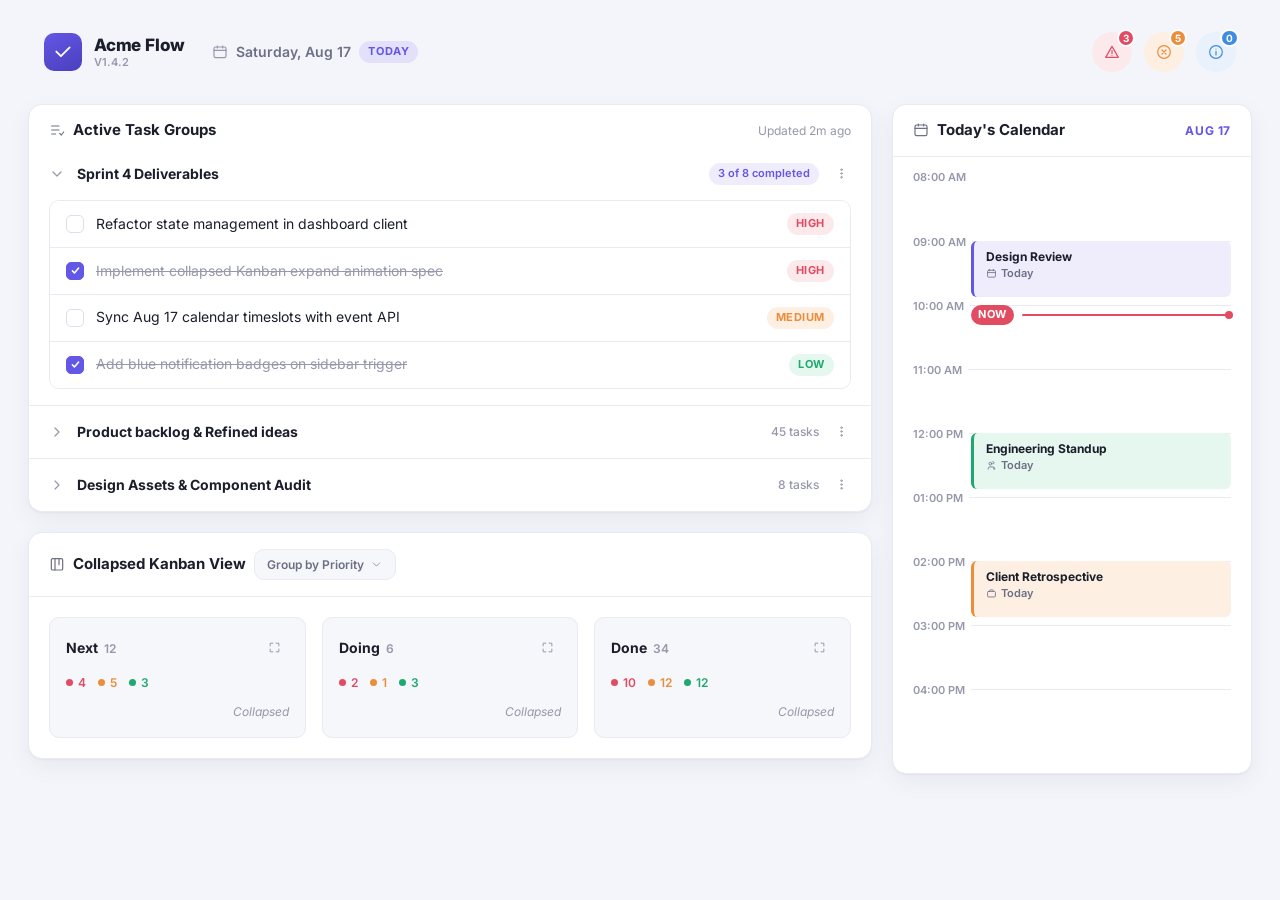
==== src/main/resources/static/index.html @ 871e31d6 "Initial commit" ====
<!DOCTYPE html>
<html lang="en">
<head>
  <meta charset="UTF-8">
  <meta name="viewport" content="width=device-width, initial-scale=1.0">
  <title>Acme Flow — Dashboard</title>
  <link rel="stylesheet" href="css/global.css">
  <link rel="stylesheet" href="css/dashboard.css">
</head>
<body>

  <header class="app-header">
    <div class="app-header__brand">
      <span class="brand-logo" aria-hidden="true">
        <svg class="icon" viewBox="0 0 24 24"><path d="M20 6.5 9.5 17 4 11.5"/></svg>
      </span>
      <div class="brand-text">
        <h1 class="brand-name">Acme Flow</h1>
        <span class="brand-version">V1.4.2</span>
      </div>
    </div>

    <div class="app-header__date">
      <svg class="icon" viewBox="0 0 24 24" aria-hidden="true">
        <rect x="3" y="4.5" width="18" height="16" rx="2.5"/>
        <path d="M3 9.5h18M8 3v3M16 3v3"/>
      </svg>
      <span>Saturday, Aug 17</span>
      <span class="badge badge--today">TODAY</span>
    </div>

    <div class="app-header__actions">
      <button class="icon-button icon-button--danger" aria-label="3 unresolved alerts">
        <svg class="icon" viewBox="0 0 24 24"><path d="M12 3.5 2.5 20h19L12 3.5Z"/><path d="M12 10v4.5M12 17.5h.01"/></svg>
        <span class="icon-button__count">3</span>
      </button>
      <button class="icon-button icon-button--warning" aria-label="5 items need attention">
        <svg class="icon" viewBox="0 0 24 24"><circle cx="12" cy="12" r="9.5"/><path d="M9 9l6 6M15 9l-6 6"/></svg>
        <span class="icon-button__count">5</span>
      </button>
      <button class="icon-button icon-button--info" aria-label="No new notifications">
        <svg class="icon" viewBox="0 0 24 24"><circle cx="12" cy="12" r="9.5"/><path d="M12 11v5.5M12 7.5h.01"/></svg>
        <span class="icon-button__count">0</span>
      </button>
    </div>
  </header>

  <main class="dashboard">

    <div class="dashboard__column dashboard__column--main">

      <!-- ================= Active Task Groups ================= -->
      <section class="card task-groups" aria-labelledby="task-groups-heading">
        <header class="card__header">
          <h2 id="task-groups-heading">
            <svg class="icon" viewBox="0 0 24 24" aria-hidden="true"><path d="M4 6h11M4 12h11M4 18h6"/><path d="m16 17 2.5 2.5L22 15"/></svg>
            Active Task Groups
          </h2>
          <span class="card__meta">Updated 2m ago</span>
        </header>

        <!-- Expanded group -->
        <article class="task-group task-group--expanded" data-group-id="sprint-4">
          <div class="task-group__header">
            <button type="button" class="task-group__toggle" aria-expanded="true" aria-controls="group-sprint-4-list">
              <svg class="icon task-group__chevron" viewBox="0 0 24 24" aria-hidden="true"><path d="m9 6 6 6-6 6"/></svg>
              <h3>Sprint 4 Deliverables</h3>
              <span class="badge badge--progress">3 of 8 completed</span>
            </button>
            <button type="button" class="icon-button-ghost" aria-label="More options for Sprint 4 Deliverables">
              <svg class="icon icon--sm" viewBox="0 0 24 24"><circle cx="12" cy="5" r="1.4"/><circle cx="12" cy="12" r="1.4"/><circle cx="12" cy="19" r="1.4"/></svg>
            </button>
          </div>

          <div class="task-list" id="group-sprint-4-list">
            <article class="task-card" data-task-id="task-101">
              <label class="task-card__checkbox checkbox-field" aria-label="Mark 'Refactor state management in dashboard client' complete">
                <input type="checkbox" name="task-101-done">
                <span class="checkbox-visual" aria-hidden="true"></span>
              </label>
              <span class="task-card__title">Refactor state management in dashboard client</span>
              <span class="badge badge--priority-high">HIGH</span>
            </article>

            <article class="task-card task-card--done" data-task-id="task-102">
              <label class="task-card__checkbox checkbox-field" aria-label="Mark 'Implement collapsed Kanban expand animation spec' complete">
                <input type="checkbox" name="task-102-done" checked>
                <span class="checkbox-visual" aria-hidden="true"></span>
              </label>
              <span class="task-card__title">Implement collapsed Kanban expand animation spec</span>
              <span class="badge badge--priority-high">HIGH</span>
            </article>

            <article class="task-card" data-task-id="task-103">
              <label class="task-card__checkbox checkbox-field" aria-label="Mark 'Sync Aug 17 calendar timeslots with event API' complete">
                <input type="checkbox" name="task-103-done">
                <span class="checkbox-visual" aria-hidden="true"></span>
              </label>
              <span class="task-card__title">Sync Aug 17 calendar timeslots with event API</span>
              <span class="badge badge--priority-medium">MEDIUM</span>
            </article>

            <article class="task-card task-card--done" data-task-id="task-104">
              <label class="task-card__checkbox checkbox-field" aria-label="Mark 'Add blue notification badges on sidebar trigger' complete">
                <input type="checkbox" name="task-104-done" checked>
                <span class="checkbox-visual" aria-hidden="true"></span>
              </label>
              <span class="task-card__title">Add blue notification badges on sidebar trigger</span>
              <span class="badge badge--priority-low">LOW</span>
            </article>
          </div>
        </article>

        <!-- Collapsed groups -->
        <article class="task-group task-group--collapsed" data-group-id="backlog">
          <div class="task-group__header">
            <button type="button" class="task-group__toggle" aria-expanded="false" aria-controls="group-backlog-list">
              <svg class="icon task-group__chevron" viewBox="0 0 24 24" aria-hidden="true"><path d="m9 6 6 6-6 6"/></svg>
              <h3>Product backlog &amp; Refined ideas</h3>
              <span class="task-group__count">45 tasks</span>
            </button>
            <button type="button" class="icon-button-ghost" aria-label="More options for Product backlog &amp; Refined ideas">
              <svg class="icon icon--sm" viewBox="0 0 24 24"><circle cx="12" cy="5" r="1.4"/><circle cx="12" cy="12" r="1.4"/><circle cx="12" cy="19" r="1.4"/></svg>
            </button>
          </div>
          <div class="task-list" id="group-backlog-list" hidden>
            <article class="task-card" data-task-id="task-201">
              <label class="task-card__checkbox checkbox-field" aria-label="Mark 'Research virtualized list rendering for 1000+ tasks' complete">
                <input type="checkbox" name="task-201-done">
                <span class="checkbox-visual" aria-hidden="true"></span>
              </label>
              <span class="task-card__title">Research virtualized list rendering for 1000+ tasks</span>
              <span class="badge badge--priority-medium">MEDIUM</span>
            </article>
            <article class="task-card" data-task-id="task-202">
              <label class="task-card__checkbox checkbox-field" aria-label="Mark 'Draft onboarding flow for new workspaces' complete">
                <input type="checkbox" name="task-202-done">
                <span class="checkbox-visual" aria-hidden="true"></span>
              </label>
              <span class="task-card__title">Draft onboarding flow for new workspaces</span>
              <span class="badge badge--priority-medium">MEDIUM</span>
            </article>
            <article class="task-card task-card--done" data-task-id="task-203">
              <label class="task-card__checkbox checkbox-field" aria-label="Mark 'Evaluate GraphQL migration for task API' complete">
                <input type="checkbox" name="task-203-done" checked>
                <span class="checkbox-visual" aria-hidden="true"></span>
              </label>
              <span class="task-card__title">Evaluate GraphQL migration for task API</span>
              <span class="badge badge--priority-low">LOW</span>
            </article>
            <article class="task-card" data-task-id="task-204">
              <label class="task-card__checkbox checkbox-field" aria-label="Mark 'Explore recurring task templates' complete">
                <input type="checkbox" name="task-204-done">
                <span class="checkbox-visual" aria-hidden="true"></span>
              </label>
              <span class="task-card__title">Explore recurring task templates</span>
              <span class="badge badge--priority-low">LOW</span>
            </article>
          </div>
        </article>

        <article class="task-group task-group--collapsed" data-group-id="design-assets">
          <div class="task-group__header">
            <button type="button" class="task-group__toggle" aria-expanded="false" aria-controls="group-design-assets-list">
              <svg class="icon task-group__chevron" viewBox="0 0 24 24" aria-hidden="true"><path d="m9 6 6 6-6 6"/></svg>
              <h3>Design Assets &amp; Component Audit</h3>
              <span class="task-group__count">8 tasks</span>
            </button>
            <button type="button" class="icon-button-ghost" aria-label="More options for Design Assets &amp; Component Audit">
              <svg class="icon icon--sm" viewBox="0 0 24 24"><circle cx="12" cy="5" r="1.4"/><circle cx="12" cy="12" r="1.4"/><circle cx="12" cy="19" r="1.4"/></svg>
            </button>
          </div>
          <div class="task-list" id="group-design-assets-list" hidden>
            <article class="task-card" data-task-id="task-301">
              <label class="task-card__checkbox checkbox-field" aria-label="Mark 'Audit badge color contrast against WCAG AA' complete">
                <input type="checkbox" name="task-301-done">
                <span class="checkbox-visual" aria-hidden="true"></span>
              </label>
              <span class="task-card__title">Audit badge color contrast against WCAG AA</span>
              <span class="badge badge--priority-high">HIGH</span>
            </article>
            <article class="task-card task-card--done" data-task-id="task-302">
              <label class="task-card__checkbox checkbox-field" aria-label="Mark 'Consolidate duplicate button variants in Figma' complete">
                <input type="checkbox" name="task-302-done" checked>
                <span class="checkbox-visual" aria-hidden="true"></span>
              </label>
              <span class="task-card__title">Consolidate duplicate button variants in Figma</span>
              <span class="badge badge--priority-medium">MEDIUM</span>
            </article>
            <article class="task-card" data-task-id="task-303">
              <label class="task-card__checkbox checkbox-field" aria-label="Mark 'Rebuild avatar component with fallback initials' complete">
                <input type="checkbox" name="task-303-done">
                <span class="checkbox-visual" aria-hidden="true"></span>
              </label>
              <span class="task-card__title">Rebuild avatar component with fallback initials</span>
              <span class="badge badge--priority-medium">MEDIUM</span>
            </article>
            <article class="task-card" data-task-id="task-304">
              <label class="task-card__checkbox checkbox-field" aria-label="Mark 'Document icon stroke-width standard' complete">
                <input type="checkbox" name="task-304-done">
                <span class="checkbox-visual" aria-hidden="true"></span>
              </label>
              <span class="task-card__title">Document icon stroke-width standard</span>
              <span class="badge badge--priority-low">LOW</span>
            </article>
          </div>
        </article>
      </section>

      <!-- ================= Collapsed Kanban View ================= -->
      <section class="card kanban" aria-labelledby="kanban-heading">
        <header class="card__header">
          <h2 id="kanban-heading">
            <svg class="icon" viewBox="0 0 24 24" aria-hidden="true"><rect x="3.5" y="4" width="17" height="17" rx="2"/><path d="M9 4v17M15 4v9"/></svg>
            Collapsed Kanban View
          </h2>
          <button type="button" class="dropdown-trigger">
            Group by Priority
            <svg class="icon icon--sm" viewBox="0 0 24 24"><path d="m6 9 6 6 6-6"/></svg>
          </button>
        </header>

        <div class="kanban__columns">
          <article class="kanban-column" data-status="next">
            <header class="kanban-column__header">
              <h3>Next <span class="kanban-column__count">12</span></h3>
              <button type="button" class="icon-button-ghost" aria-label="Expand Next column">
                <svg class="icon icon--sm" viewBox="0 0 24 24"><path d="M9 4H4v5M15 4h5v5M9 20H4v-5M15 20h5v-5"/></svg>
              </button>
            </header>
            <div class="kanban-column__stats">
              <span class="stat-dot stat-dot--high">4</span>
              <span class="stat-dot stat-dot--medium">5</span>
              <span class="stat-dot stat-dot--low">3</span>
            </div>
            <p class="kanban-column__state">Collapsed</p>
          </article>

          <article class="kanban-column" data-status="doing">
            <header class="kanban-column__header">
              <h3>Doing <span class="kanban-column__count">6</span></h3>
              <button type="button" class="icon-button-ghost" aria-label="Expand Doing column">
                <svg class="icon icon--sm" viewBox="0 0 24 24"><path d="M9 4H4v5M15 4h5v5M9 20H4v-5M15 20h5v-5"/></svg>
              </button>
            </header>
            <div class="kanban-column__stats">
              <span class="stat-dot stat-dot--high">2</span>
              <span class="stat-dot stat-dot--medium">1</span>
              <span class="stat-dot stat-dot--low">3</span>
            </div>
            <p class="kanban-column__state">Collapsed</p>
          </article>

          <article class="kanban-column" data-status="done">
            <header class="kanban-column__header">
              <h3>Done <span class="kanban-column__count">34</span></h3>
              <button type="button" class="icon-button-ghost" aria-label="Expand Done column">
                <svg class="icon icon--sm" viewBox="0 0 24 24"><path d="M9 4H4v5M15 4h5v5M9 20H4v-5M15 20h5v-5"/></svg>
              </button>
            </header>
            <div class="kanban-column__stats">
              <span class="stat-dot stat-dot--high">10</span>
              <span class="stat-dot stat-dot--medium">12</span>
              <span class="stat-dot stat-dot--low">12</span>
            </div>
            <p class="kanban-column__state">Collapsed</p>
          </article>
        </div>
      </section>

    </div>

    <!-- ================= Today's Calendar ================= -->
    <aside class="dashboard__column dashboard__column--side">
      <section class="card calendar" aria-labelledby="calendar-heading">
        <header class="card__header">
          <h2 id="calendar-heading">
            <svg class="icon" viewBox="0 0 24 24" aria-hidden="true">
              <rect x="3" y="4.5" width="18" height="16" rx="2.5"/>
              <path d="M3 9.5h18M8 3v3M16 3v3"/>
            </svg>
            Today's Calendar
          </h2>
          <span class="card__meta card__meta--accent">AUG 17</span>
        </header>

        <div class="calendar__timeline">
          <div class="calendar__hour"><span class="calendar__hour-label">08:00 AM</span></div>
          <div class="calendar__hour"><span class="calendar__hour-label">09:00 AM</span></div>
          <div class="calendar__hour"><span class="calendar__hour-label">10:00 AM</span></div>
          <div class="calendar__hour"><span class="calendar__hour-label">11:00 AM</span></div>
          <div class="calendar__hour"><span class="calendar__hour-label">12:00 PM</span></div>
          <div class="calendar__hour"><span class="calendar__hour-label">01:00 PM</span></div>
          <div class="calendar__hour"><span class="calendar__hour-label">02:00 PM</span></div>
          <div class="calendar__hour"><span class="calendar__hour-label">03:00 PM</span></div>
          <div class="calendar__hour"><span class="calendar__hour-label">04:00 PM</span></div>

          <article class="calendar-event" data-event-id="event-design-review" style="top:84px; height:56px;">
            <h3>Design Review</h3>
            <span class="calendar-event__meta">
              <svg class="icon" viewBox="0 0 24 24" aria-hidden="true"><rect x="3.5" y="5" width="17" height="15" rx="2"/><path d="M8 3v3M16 3v3M3.5 10h17"/></svg>
              Today
            </span>
          </article>

          <div class="calendar__now" style="top:148px;">
            <span class="badge badge--now">NOW</span>
          </div>

          <article class="calendar-event calendar-event--green" data-event-id="event-standup" style="top:276px; height:56px;">
            <h3>Engineering Standup</h3>
            <span class="calendar-event__meta">
              <svg class="icon" viewBox="0 0 24 24" aria-hidden="true"><path d="M17 20v-1.5a3.5 3.5 0 0 0-3.5-3.5h-5A3.5 3.5 0 0 0 5 18.5V20"/><circle cx="9.5" cy="8" r="3"/><path d="M15 8.5a2.5 2.5 0 1 0 0-5"/><path d="M19 20v-1.5a3 3 0 0 0-2-2.83"/></svg>
              Today
            </span>
          </article>

          <article class="calendar-event calendar-event--orange" data-event-id="event-retro" style="top:404px; height:56px;">
            <h3>Client Retrospective</h3>
            <span class="calendar-event__meta">
              <svg class="icon" viewBox="0 0 24 24" aria-hidden="true"><rect x="3.5" y="7.5" width="17" height="12" rx="2"/><path d="M8 7.5V6a2 2 0 0 1 2-2h4a2 2 0 0 1 2 2v1.5"/></svg>
              Today
            </span>
          </article>
        </div>
      </section>
    </aside>

  </main>

  <script src="js/dashboard.js"></script>
</body>
</html>
---- src/main/resources/static/css/global.css ----
/* ==========================================================================
   Acme Flow — Global Design System
   Design tokens, resets, base typography, and shared component styles
   used across every page of the application.
   ========================================================================== */

@import url('https://fonts.googleapis.com/css2?family=Inter:wght@400;500;600;700;800&display=swap');

:root {
  /* ----- Color: neutrals & surfaces ----- */
  --color-background: #F4F5FA;
  --color-surface: #FFFFFF;
  --color-surface-alt: #F6F7FB;
  --color-surface-sunken: #F0F1F7;
  --color-border: #E9EAF2;
  --color-border-strong: #DCDEEA;

  /* ----- Color: text ----- */
  --color-text: #1B1E2B;
  --color-text-secondary: #6C7086;
  --color-muted: #9698AB;
  --color-on-primary: #FFFFFF;

  /* ----- Color: brand / primary ----- */
  --color-primary: #6357E5;
  --color-primary-hover: #564AD1;
  --color-primary-active: #4A3FBD;
  --color-primary-tint: #EFEDFC;
  --color-primary-tint-strong: #E3E0FA;

  /* ----- Color: semantic status ----- */
  --color-danger: #E14C63;
  --color-danger-tint: #FCE9EC;
  --color-warning: #EC8D3C;
  --color-warning-tint: #FDEFE2;
  --color-info: #3F8CE0;
  --color-info-tint: #E8F1FC;
  --color-success: #1FA971;
  --color-success-tint: #E5F7EE;

  /* ----- Typography ----- */
  --font-base: 'Inter', -apple-system, BlinkMacSystemFont, 'Segoe UI', Roboto, Helvetica, Arial, sans-serif;
  --font-size-xs: 0.6875rem;   /* 11px */
  --font-size-sm: 0.75rem;     /* 12px */
  --font-size-base: 0.875rem;  /* 14px */
  --font-size-md: 0.9375rem;   /* 15px */
  --font-size-lg: 1.0625rem;   /* 17px */
  --font-size-xl: 1.25rem;     /* 20px */
  --letter-spacing-label: 0.05em;

  /* ----- Radius ----- */
  --radius-sm: 6px;
  --radius-md: 10px;
  --radius-lg: 14px;
  --radius-xl: 18px;
  --radius-full: 999px;

  /* ----- Shadow ----- */
  --shadow-sm: 0 1px 2px rgba(20, 21, 46, 0.04);
  --shadow-card: 0 1px 2px rgba(20, 21, 46, 0.04), 0 8px 24px rgba(20, 21, 46, 0.05);
  --shadow-raised: 0 4px 14px rgba(20, 21, 46, 0.09);
  --shadow-focus: 0 0 0 3px rgba(99, 87, 229, 0.28);

  /* ----- Spacing scale ----- */
  --space-2xs: 4px;
  --space-xs: 8px;
  --space-sm: 12px;
  --space-md: 16px;
  --space-lg: 20px;
  --space-xl: 28px;
  --space-2xl: 36px;

  /* ----- Motion ----- */
  --transition-fast: 120ms ease;
  --transition-base: 180ms ease;
}

/* ==========================================================================
   Reset
   ========================================================================== */

*,
*::before,
*::after {
  box-sizing: border-box;
}

html,
body {
  height: 100%;
}

body {
  margin: 0;
  background: var(--color-background);
  color: var(--color-text);
  font-family: var(--font-base);
  font-size: var(--font-size-base);
  line-height: 1.45;
  -webkit-font-smoothing: antialiased;
  text-rendering: optimizeLegibility;
}

h1, h2, h3, h4, h5, h6 {
  margin: 0;
  font-weight: 600;
  line-height: 1.25;
}

p {
  margin: 0;
}

ul, ol {
  margin: 0;
  padding: 0;
  list-style: none;
}

button {
  font-family: inherit;
  color: inherit;
  cursor: pointer;
}

input,
textarea,
select,
button {
  font: inherit;
}

a {
  color: inherit;
}

svg {
  display: block;
  flex-shrink: 0;
}

img {
  max-width: 100%;
  display: block;
}

/* Visible focus states everywhere, mouse users get a quieter ring */
:focus-visible {
  outline: 2px solid var(--color-primary);
  outline-offset: 2px;
  border-radius: var(--radius-sm);
}

.visually-hidden {
  position: absolute;
  width: 1px;
  height: 1px;
  margin: -1px;
  padding: 0;
  overflow: hidden;
  clip: rect(0, 0, 0, 0);
  white-space: nowrap;
  border: 0;
}

/* ==========================================================================
   Layout primitives
   ========================================================================== */

.icon {
  width: 16px;
  height: 16px;
  stroke: currentColor;
  fill: none;
  stroke-width: 1.8;
  stroke-linecap: round;
  stroke-linejoin: round;
}

.icon--sm { width: 13px; height: 13px; }
.icon--lg { width: 20px; height: 20px; }

/* ==========================================================================
   Card — the base surface used for every panel in the app
   ========================================================================== */

.card {
  background: var(--color-surface);
  border: 1px solid var(--color-border);
  border-radius: var(--radius-lg);
  box-shadow: var(--shadow-card);
}

.card__header {
  display: flex;
  align-items: center;
  gap: var(--space-xs);
  padding: var(--space-md) var(--space-lg);
  border-bottom: 1px solid var(--color-border);
}

.card__header h2 {
  display: flex;
  align-items: center;
  gap: var(--space-xs);
  font-size: var(--font-size-md);
  font-weight: 700;
  color: var(--color-text);
}

.card__header .icon {
  color: var(--color-text-secondary);
}

.card__meta {
  margin-left: auto;
  font-size: var(--font-size-sm);
  color: var(--color-muted);
  white-space: nowrap;
}

.card__meta--accent {
  color: var(--color-primary);
  font-weight: 700;
  letter-spacing: var(--letter-spacing-label);
}

/* ==========================================================================
   Buttons
   ========================================================================== */

.btn {
  display: inline-flex;
  align-items: center;
  justify-content: center;
  gap: var(--space-2xs);
  padding: 10px 18px;
  border: 1px solid transparent;
  border-radius: var(--radius-md);
  font-size: var(--font-size-base);
  font-weight: 600;
  white-space: nowrap;
  transition: background var(--transition-fast), border-color var(--transition-fast), color var(--transition-fast), box-shadow var(--transition-fast);
}

.btn .icon {
  width: 15px;
  height: 15px;
}

.btn--primary {
  background: var(--color-primary);
  color: var(--color-on-primary);
  box-shadow: var(--shadow-sm);
}

.btn--primary:hover {
  background: var(--color-primary-hover);
}

.btn--primary:active {
  background: var(--color-primary-active);
}

.btn--ghost {
  background: transparent;
  color: var(--color-text-secondary);
  border-color: transparent;
}

.btn--ghost:hover {
  background: var(--color-surface-sunken);
  color: var(--color-text);
}

.btn--secondary {
  background: var(--color-surface);
  color: var(--color-text);
  border-color: var(--color-border-strong);
}

.btn--secondary:hover {
  background: var(--color-surface-alt);
}

/* Small icon-only circular buttons, e.g. header notification triggers */
.icon-button {
  position: relative;
  display: inline-flex;
  align-items: center;
  justify-content: center;
  width: 40px;
  height: 40px;
  border-radius: var(--radius-full);
  border: none;
  background: var(--color-surface-sunken);
  color: var(--color-text-secondary);
  transition: transform var(--transition-fast), background var(--transition-fast);
}

.icon-button:hover {
  transform: translateY(-1px);
}

.icon-button--danger { background: var(--color-danger-tint); color: var(--color-danger); }
.icon-button--warning { background: var(--color-warning-tint); color: var(--color-warning); }
.icon-button--info { background: var(--color-info-tint); color: var(--color-info); }

.icon-button__count {
  position: absolute;
  top: -3px;
  right: -3px;
  min-width: 18px;
  height: 18px;
  padding: 0 4px;
  display: inline-flex;
  align-items: center;
  justify-content: center;
  border-radius: var(--radius-full);
  border: 2px solid var(--color-surface);
  font-size: 10px;
  font-weight: 700;
  color: var(--color-on-primary);
}

.icon-button--danger .icon-button__count { background: var(--color-danger); }
.icon-button--warning .icon-button__count { background: var(--color-warning); }
.icon-button--info .icon-button__count { background: var(--color-info); }

/* Tiny ghost icon buttons used inline, e.g. "..." menu triggers */
.icon-button-ghost {
  display: inline-flex;
  align-items: center;
  justify-content: center;
  width: 28px;
  height: 28px;
  border: none;
  background: transparent;
  border-radius: var(--radius-sm);
  color: var(--color-muted);
  transition: background var(--transition-fast), color var(--transition-fast);
}

.icon-button-ghost:hover {
  background: var(--color-surface-sunken);
  color: var(--color-text-secondary);
}

/* ==========================================================================
   Badges & status pills
   ========================================================================== */

.badge {
  display: inline-flex;
  align-items: center;
  gap: 4px;
  padding: 3px 9px;
  border-radius: var(--radius-full);
  font-size: var(--font-size-xs);
  font-weight: 700;
  letter-spacing: var(--letter-spacing-label);
  white-space: nowrap;
}

.badge--today {
  background: var(--color-primary-tint-strong);
  color: var(--color-primary);
}

.badge--progress {
  background: var(--color-primary-tint);
  color: var(--color-primary);
  letter-spacing: 0;
  text-transform: none;
  font-weight: 600;
}

.badge--now {
  background: var(--color-danger);
  color: var(--color-on-primary);
  padding: 2px 7px;
}

.badge--priority-high {
  background: var(--color-danger-tint);
  color: var(--color-danger);
}

.badge--priority-medium {
  background: var(--color-warning-tint);
  color: var(--color-warning);
}

.badge--priority-low {
  background: var(--color-success-tint);
  color: var(--color-success);
}

/* ==========================================================================
   Checkbox — custom visual, real input kept for accessibility
   ========================================================================== */

.checkbox-field {
  display: inline-flex;
  align-items: center;
  gap: var(--space-xs);
  font-size: var(--font-size-base);
  color: var(--color-text);
  cursor: pointer;
  user-select: none;
}

.checkbox-field input[type="checkbox"] {
  position: absolute;
  opacity: 0;
  width: 18px;
  height: 18px;
  margin: 0;
  cursor: pointer;
}

.checkbox-visual {
  position: relative;
  width: 18px;
  height: 18px;
  flex-shrink: 0;
  border-radius: 5px;
  border: 1.5px solid var(--color-border-strong);
  background: var(--color-surface);
  transition: background var(--transition-fast), border-color var(--transition-fast);
}

.checkbox-visual::after {
  content: "";
  position: absolute;
  inset: 0;
  background: url("data:image/svg+xml,%3Csvg xmlns='http://www.w3.org/2000/svg' viewBox='0 0 16 16' fill='none' stroke='white' stroke-width='2.2' stroke-linecap='round' stroke-linejoin='round'%3E%3Cpolyline points='3.5 8.5 6.5 11.5 12.5 4.5'/%3E%3C/svg%3E") center / 11px no-repeat;
  opacity: 0;
  transform: scale(0.6);
  transition: opacity var(--transition-fast), transform var(--transition-fast);
}

.checkbox-field input[type="checkbox"]:checked + .checkbox-visual {
  background: var(--color-primary);
  border-color: var(--color-primary);
}

.checkbox-field input[type="checkbox"]:checked + .checkbox-visual::after {
  opacity: 1;
  transform: scale(1);
}

.checkbox-field input[type="checkbox"]:focus-visible + .checkbox-visual {
  box-shadow: var(--shadow-focus);
}

/* ==========================================================================
   Avatars
   ========================================================================== */

.avatar {
  display: inline-flex;
  align-items: center;
  justify-content: center;
  width: 26px;
  height: 26px;
  border-radius: var(--radius-full);
  font-size: 10px;
  font-weight: 700;
  color: var(--color-on-primary);
  background: var(--color-primary);
  overflow: hidden;
}

.avatar--xs {
  width: 22px;
  height: 22px;
  font-size: 9px;
}

/* ==========================================================================
   Form controls — shared by any page with inputs
   ========================================================================== */

.form-group {
  display: flex;
  flex-direction: column;
  gap: var(--space-xs);
}

.form-group + .form-group {
  margin-top: var(--space-lg);
}

.form-group > label,
.form-label {
  font-size: var(--font-size-xs);
  font-weight: 700;
  letter-spacing: var(--letter-spacing-label);
  text-transform: uppercase;
  color: var(--color-text-secondary);
}

.text-input,
.textarea-input {
  width: 100%;
  padding: 11px var(--space-sm);
  background: var(--color-surface-alt);
  border: 1px solid var(--color-border);
  border-radius: var(--radius-md);
  color: var(--color-text);
  font-size: var(--font-size-base);
  transition: border-color var(--transition-fast), background var(--transition-fast), box-shadow var(--transition-fast);
}

.text-input::placeholder,
.textarea-input::placeholder {
  color: var(--color-muted);
}

.text-input:focus,
.textarea-input:focus {
  outline: none;
  background: var(--color-surface);
  border-color: var(--color-primary);
  box-shadow: var(--shadow-focus);
}

.textarea-input {
  resize: vertical;
  min-height: 72px;
  line-height: 1.55;
}

/* ==========================================================================
   Dropdown trigger — small text + chevron control (e.g. "Group by Priority")
   ========================================================================== */

.dropdown-trigger {
  display: inline-flex;
  align-items: center;
  gap: 6px;
  padding: 6px 12px;
  background: var(--color-surface-alt);
  border: 1px solid var(--color-border);
  border-radius: var(--radius-md);
  font-size: var(--font-size-sm);
  font-weight: 600;
  color: var(--color-text-secondary);
  transition: background var(--transition-fast), border-color var(--transition-fast);
}

.dropdown-trigger:hover {
  background: var(--color-surface-sunken);
  border-color: var(--color-border-strong);
}

.dropdown-trigger .icon {
  color: var(--color-muted);
}

/* ==========================================================================
   Status dots — small colored bullet + count, used in Kanban stat rows
   ========================================================================== */

.stat-dot {
  display: inline-flex;
  align-items: center;
  gap: 5px;
  font-size: var(--font-size-sm);
  font-weight: 600;
  color: var(--color-text-secondary);
}

.stat-dot::before {
  content: "";
  width: 7px;
  height: 7px;
  border-radius: var(--radius-full);
  background: currentColor;
}

.stat-dot--high { color: var(--color-danger); }
.stat-dot--medium { color: var(--color-warning); }
.stat-dot--low { color: var(--color-success); }

.stat-dot span {
  color: var(--color-text-secondary);
  font-weight: 600;
}

/* ==========================================================================
   Utility
   ========================================================================== */

.text-muted { color: var(--color-muted); }
---- src/main/resources/static/css/dashboard.css ----
/* ==========================================================================
   Acme Flow — Dashboard
   ========================================================================== */

body {
  padding: var(--space-lg) var(--space-xl) var(--space-2xl);
}

/* ----- Header ----- */

.app-header {
  display: flex;
  align-items: center;
  gap: var(--space-xl);
  padding: var(--space-sm) var(--space-md);
  margin-bottom: var(--space-lg);
}

.app-header__brand {
  display: flex;
  align-items: center;
  gap: var(--space-sm);
}

.brand-logo {
  display: inline-flex;
  align-items: center;
  justify-content: center;
  width: 38px;
  height: 38px;
  border-radius: var(--radius-md);
  background: linear-gradient(155deg, var(--color-primary), var(--color-primary-active));
  color: var(--color-on-primary);
  flex-shrink: 0;
}

.brand-logo .icon {
  width: 20px;
  height: 20px;
  stroke-width: 2.2;
}

.brand-text {
  display: flex;
  flex-direction: column;
  line-height: 1.2;
}

.brand-name {
  font-size: var(--font-size-lg);
  font-weight: 800;
  letter-spacing: -0.01em;
}

.brand-version {
  font-size: var(--font-size-xs);
  color: var(--color-muted);
  font-weight: 600;
}

.app-header__date {
  display: flex;
  align-items: center;
  gap: 8px;
  color: var(--color-text-secondary);
  font-weight: 600;
  font-size: var(--font-size-base);
}

.app-header__date .icon {
  color: var(--color-muted);
}

.app-header__actions {
  display: flex;
  align-items: center;
  gap: var(--space-sm);
  margin-left: auto;
}

/* ----- Dashboard grid ----- */

.dashboard {
  display: grid;
  grid-template-columns: minmax(0, 1fr) 360px;
  gap: var(--space-lg);
  align-items: start;
}

.dashboard__column {
  display: flex;
  flex-direction: column;
  gap: var(--space-lg);
  min-width: 0;
}

/* ==========================================================================
   Active Task Groups
   ========================================================================== */

.task-groups .card__header {
  border-bottom: none;
  padding-bottom: var(--space-xs);
}

.task-group {
  border-top: 1px solid var(--color-border);
}

.task-group:first-of-type {
  border-top: none;
}

.task-group__header {
  display: flex;
  align-items: center;
  gap: var(--space-xs);
  padding: var(--space-sm) var(--space-md) var(--space-sm) var(--space-lg);
}

.task-group__header:hover {
  background: var(--color-surface-alt);
}

.task-group__toggle {
  display: flex;
  align-items: center;
  flex: 1;
  min-width: 0;
  gap: var(--space-sm);
  background: transparent;
  border: none;
  text-align: left;
  padding: 0;
}

.task-group__chevron {
  color: var(--color-muted);
  transition: transform var(--transition-base);
  flex-shrink: 0;
}

.task-group--expanded .task-group__chevron {
  transform: rotate(90deg);
}

.task-group__toggle h3 {
  font-size: var(--font-size-base);
  font-weight: 700;
  color: var(--color-text);
  overflow: hidden;
  text-overflow: ellipsis;
  white-space: nowrap;
}

.task-group__count {
  font-size: var(--font-size-sm);
  color: var(--color-muted);
  font-weight: 500;
}

.task-group__toggle .badge,
.task-group__toggle .task-group__count {
  margin-left: auto;
}

/* Sub-container that groups a task group's individual task rows */
.task-list {
  margin: 0 var(--space-lg) var(--space-md);
  border: 1px solid var(--color-border);
  border-radius: var(--radius-md);
  overflow: hidden;
  background: var(--color-surface);
}

.task-card {
  display: flex;
  align-items: center;
  gap: var(--space-sm);
  padding: var(--space-sm) var(--space-md);
  background: var(--color-surface);
  transition: background var(--transition-fast);
}

.task-card + .task-card {
  border-top: 1px solid var(--color-border);
}

.task-card:hover {
  background: var(--color-surface-alt);
}

.task-card__title {
  flex: 1;
  min-width: 0;
  font-size: var(--font-size-base);
  color: var(--color-text);
  overflow: hidden;
  text-overflow: ellipsis;
  white-space: nowrap;
}

.task-card--done .task-card__title {
  color: var(--color-muted);
  text-decoration: line-through;
}

/* ==========================================================================
   Kanban
   ========================================================================== */

.kanban__columns {
  display: grid;
  grid-template-columns: repeat(3, 1fr);
  gap: var(--space-md);
  padding: var(--space-lg);
}

.kanban-column {
  padding: var(--space-md);
  background: var(--color-surface-alt);
  border: 1px solid var(--color-border);
  border-radius: var(--radius-md);
}

.kanban-column__header {
  display: flex;
  align-items: center;
  gap: var(--space-xs);
  margin-bottom: var(--space-sm);
}

.kanban-column__header h3 {
  display: flex;
  align-items: baseline;
  gap: 6px;
  font-size: var(--font-size-base);
  font-weight: 700;
}

.kanban-column__count {
  font-size: var(--font-size-sm);
  color: var(--color-muted);
  font-weight: 600;
}

.kanban-column__header .icon-button-ghost {
  margin-left: auto;
}

.kanban-column__stats {
  display: flex;
  align-items: center;
  gap: var(--space-sm);
  flex-wrap: wrap;
}

.kanban-column__state {
  margin-top: var(--space-sm);
  font-size: var(--font-size-sm);
  color: var(--color-muted);
  font-style: italic;
  text-align: right;
}

/* ==========================================================================
   Calendar
   ========================================================================== */

.calendar__timeline {
  position: relative;
  padding: var(--space-lg);
}

.calendar__hour {
  position: relative;
  height: 64px;
  border-top: 1px solid var(--color-border);
}

.calendar__hour:first-child {
  border-top: none;
}

.calendar__hour-label {
  position: absolute;
  top: -7px;
  left: 0;
  font-size: var(--font-size-xs);
  font-weight: 600;
  color: var(--color-muted);
  background: var(--color-surface);
  padding-right: 6px;
}

.calendar-event {
  position: absolute;
  left: 78px;
  right: var(--space-lg);
  padding: 8px 12px;
  border-left: 3px solid var(--color-primary);
  border-radius: var(--radius-sm);
  background: var(--color-primary-tint);
  overflow: hidden;
}

.calendar-event h3 {
  font-size: var(--font-size-sm);
  font-weight: 700;
  color: var(--color-text);
  margin-bottom: 2px;
}

.calendar-event__meta {
  display: flex;
  align-items: center;
  gap: 4px;
  font-size: var(--font-size-xs);
  font-weight: 600;
  color: var(--color-text-secondary);
}

.calendar-event__meta .icon {
  width: 11px;
  height: 11px;
  color: currentColor;
}

.calendar-event--green {
  background: var(--color-success-tint);
  border-left-color: var(--color-success);
}

.calendar-event--orange {
  background: var(--color-warning-tint);
  border-left-color: var(--color-warning);
}

.calendar__now {
  position: absolute;
  left: 78px;
  right: var(--space-lg);
  display: flex;
  align-items: center;
  gap: 8px;
  z-index: 2;
}

.calendar__now::after {
  content: "";
  flex: 1;
  height: 2px;
  background: var(--color-danger);
  border-radius: var(--radius-full);
}

.calendar__now::before {
  content: "";
  position: absolute;
  right: -2px;
  width: 8px;
  height: 8px;
  border-radius: var(--radius-full);
  background: var(--color-danger);
}

/* ==========================================================================
   Responsive
   ========================================================================== */

@media (max-width: 1080px) {
  .dashboard {
    grid-template-columns: 1fr;
  }
}

@media (max-width: 720px) {
  body {
    padding: var(--space-md);
  }

  .app-header {
    flex-wrap: wrap;
    row-gap: var(--space-sm);
  }

  .app-header__date {
    order: 3;
  }

  .kanban__columns {
    grid-template-columns: 1fr;
  }

  .task-card {
    flex-wrap: wrap;
  }
}
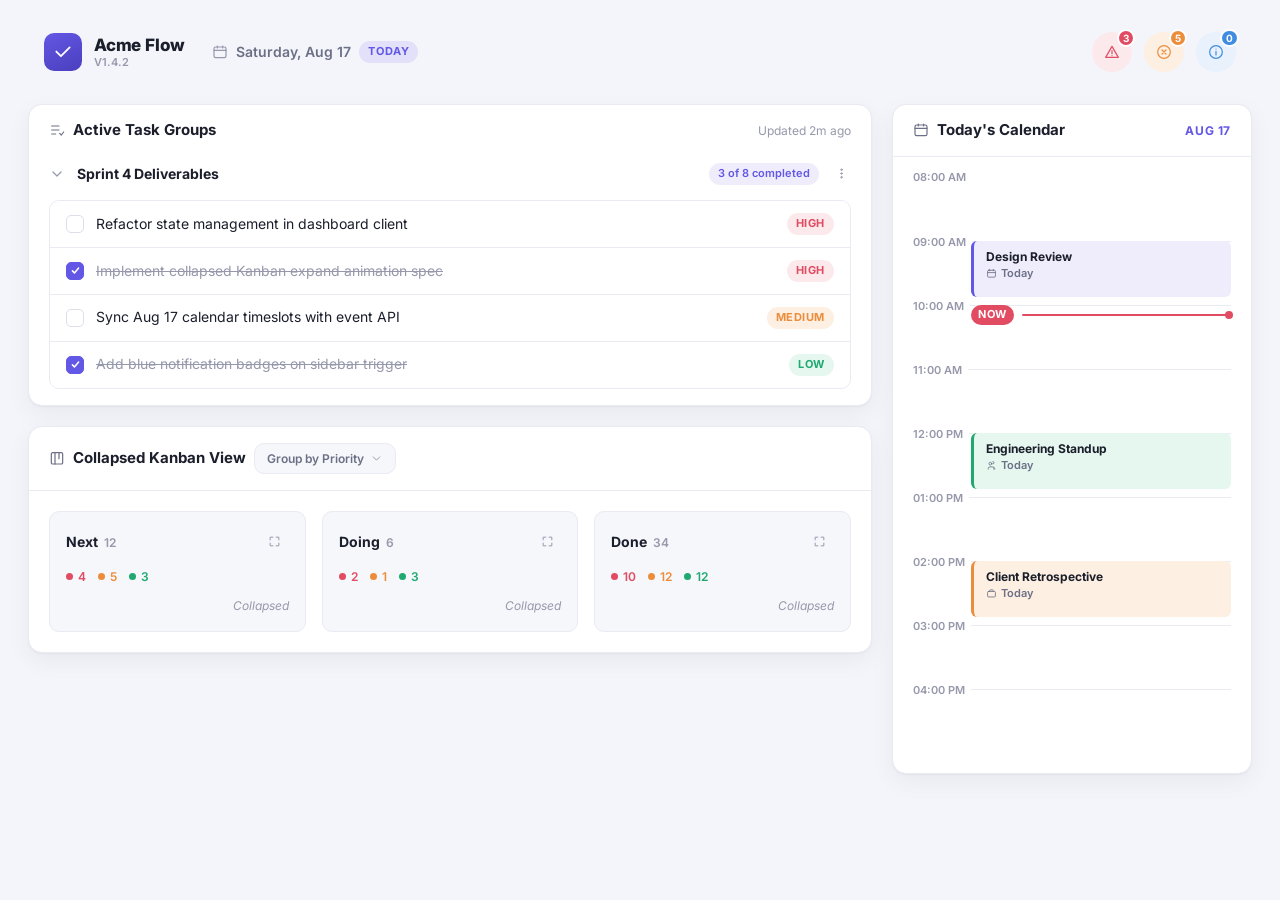
==== commit 785c2216: "active tasks show tasks from database, plus the status is patched on input" ====
--- a/src/main/resources/static/index.html
+++ b/src/main/resources/static/index.html
@@ -7,7 +7,7 @@
   <link rel="stylesheet" href="css/global.css">
   <link rel="stylesheet" href="css/dashboard.css">
 </head>
-<body>
+<body >
 
   <header class="app-header">
     <div class="app-header__brand">
@@ -111,100 +111,6 @@
           </div>
         </article>
 
-        <!-- Collapsed groups -->
-        <article class="task-group task-group--collapsed" data-group-id="backlog">
-          <div class="task-group__header">
-            <button type="button" class="task-group__toggle" aria-expanded="false" aria-controls="group-backlog-list">
-              <svg class="icon task-group__chevron" viewBox="0 0 24 24" aria-hidden="true"><path d="m9 6 6 6-6 6"/></svg>
-              <h3>Product backlog &amp; Refined ideas</h3>
-              <span class="task-group__count">45 tasks</span>
-            </button>
-            <button type="button" class="icon-button-ghost" aria-label="More options for Product backlog &amp; Refined ideas">
-              <svg class="icon icon--sm" viewBox="0 0 24 24"><circle cx="12" cy="5" r="1.4"/><circle cx="12" cy="12" r="1.4"/><circle cx="12" cy="19" r="1.4"/></svg>
-            </button>
-          </div>
-          <div class="task-list" id="group-backlog-list" hidden>
-            <article class="task-card" data-task-id="task-201">
-              <label class="task-card__checkbox checkbox-field" aria-label="Mark 'Research virtualized list rendering for 1000+ tasks' complete">
-                <input type="checkbox" name="task-201-done">
-                <span class="checkbox-visual" aria-hidden="true"></span>
-              </label>
-              <span class="task-card__title">Research virtualized list rendering for 1000+ tasks</span>
-              <span class="badge badge--priority-medium">MEDIUM</span>
-            </article>
-            <article class="task-card" data-task-id="task-202">
-              <label class="task-card__checkbox checkbox-field" aria-label="Mark 'Draft onboarding flow for new workspaces' complete">
-                <input type="checkbox" name="task-202-done">
-                <span class="checkbox-visual" aria-hidden="true"></span>
-              </label>
-              <span class="task-card__title">Draft onboarding flow for new workspaces</span>
-              <span class="badge badge--priority-medium">MEDIUM</span>
-            </article>
-            <article class="task-card task-card--done" data-task-id="task-203">
-              <label class="task-card__checkbox checkbox-field" aria-label="Mark 'Evaluate GraphQL migration for task API' complete">
-                <input type="checkbox" name="task-203-done" checked>
-                <span class="checkbox-visual" aria-hidden="true"></span>
-              </label>
-              <span class="task-card__title">Evaluate GraphQL migration for task API</span>
-              <span class="badge badge--priority-low">LOW</span>
-            </article>
-            <article class="task-card" data-task-id="task-204">
-              <label class="task-card__checkbox checkbox-field" aria-label="Mark 'Explore recurring task templates' complete">
-                <input type="checkbox" name="task-204-done">
-                <span class="checkbox-visual" aria-hidden="true"></span>
-              </label>
-              <span class="task-card__title">Explore recurring task templates</span>
-              <span class="badge badge--priority-low">LOW</span>
-            </article>
-          </div>
-        </article>
-
-        <article class="task-group task-group--collapsed" data-group-id="design-assets">
-          <div class="task-group__header">
-            <button type="button" class="task-group__toggle" aria-expanded="false" aria-controls="group-design-assets-list">
-              <svg class="icon task-group__chevron" viewBox="0 0 24 24" aria-hidden="true"><path d="m9 6 6 6-6 6"/></svg>
-              <h3>Design Assets &amp; Component Audit</h3>
-              <span class="task-group__count">8 tasks</span>
-            </button>
-            <button type="button" class="icon-button-ghost" aria-label="More options for Design Assets &amp; Component Audit">
-              <svg class="icon icon--sm" viewBox="0 0 24 24"><circle cx="12" cy="5" r="1.4"/><circle cx="12" cy="12" r="1.4"/><circle cx="12" cy="19" r="1.4"/></svg>
-            </button>
-          </div>
-          <div class="task-list" id="group-design-assets-list" hidden>
-            <article class="task-card" data-task-id="task-301">
-              <label class="task-card__checkbox checkbox-field" aria-label="Mark 'Audit badge color contrast against WCAG AA' complete">
-                <input type="checkbox" name="task-301-done">
-                <span class="checkbox-visual" aria-hidden="true"></span>
-              </label>
-              <span class="task-card__title">Audit badge color contrast against WCAG AA</span>
-              <span class="badge badge--priority-high">HIGH</span>
-            </article>
-            <article class="task-card task-card--done" data-task-id="task-302">
-              <label class="task-card__checkbox checkbox-field" aria-label="Mark 'Consolidate duplicate button variants in Figma' complete">
-                <input type="checkbox" name="task-302-done" checked>
-                <span class="checkbox-visual" aria-hidden="true"></span>
-              </label>
-              <span class="task-card__title">Consolidate duplicate button variants in Figma</span>
-              <span class="badge badge--priority-medium">MEDIUM</span>
-            </article>
-            <article class="task-card" data-task-id="task-303">
-              <label class="task-card__checkbox checkbox-field" aria-label="Mark 'Rebuild avatar component with fallback initials' complete">
-                <input type="checkbox" name="task-303-done">
-                <span class="checkbox-visual" aria-hidden="true"></span>
-              </label>
-              <span class="task-card__title">Rebuild avatar component with fallback initials</span>
-              <span class="badge badge--priority-medium">MEDIUM</span>
-            </article>
-            <article class="task-card" data-task-id="task-304">
-              <label class="task-card__checkbox checkbox-field" aria-label="Mark 'Document icon stroke-width standard' complete">
-                <input type="checkbox" name="task-304-done">
-                <span class="checkbox-visual" aria-hidden="true"></span>
-              </label>
-              <span class="task-card__title">Document icon stroke-width standard</span>
-              <span class="badge badge--priority-low">LOW</span>
-            </article>
-          </div>
-        </article>
       </section>
 
       <!-- ================= Collapsed Kanban View ================= -->
@@ -327,6 +233,7 @@
     </aside>
 
   </main>
+  
 
   <script src="js/dashboard.js"></script>
 </body>
--- a/src/main/resources/static/css/global.css
+++ b/src/main/resources/static/css/global.css
@@ -373,6 +373,12 @@
   letter-spacing: 0;
   text-transform: none;
   font-weight: 600;
+  
+}
+
+.badge--complete {
+  background-color: hsl(245, 61%, 62%);
+  color: #efedfc;
 }
 
 .badge--now {
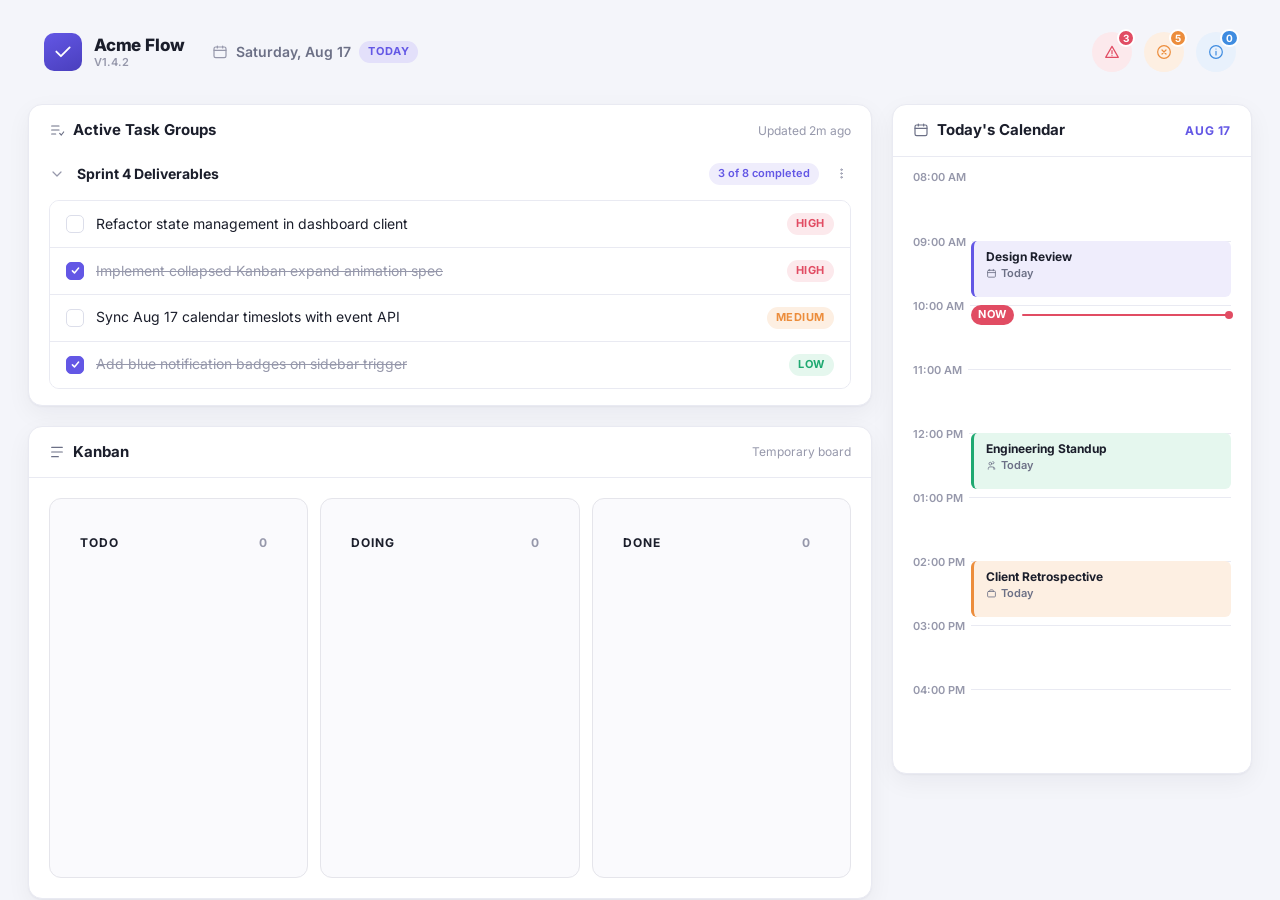
==== commit aeb5dafb: "front end update, the kanban now is redesigned and can drig and drop" ====
--- a/src/main/resources/static/index.html
+++ b/src/main/resources/static/index.html
@@ -1,18 +1,23 @@
 <!DOCTYPE html>
 <html lang="en">
+
 <head>
   <meta charset="UTF-8">
   <meta name="viewport" content="width=device-width, initial-scale=1.0">
   <title>Acme Flow — Dashboard</title>
   <link rel="stylesheet" href="css/global.css">
+  <link rel="stylesheet" href="css/task-creation.css">
   <link rel="stylesheet" href="css/dashboard.css">
 </head>
-<body >
+
+<body>
 
   <header class="app-header">
     <div class="app-header__brand">
       <span class="brand-logo" aria-hidden="true">
-        <svg class="icon" viewBox="0 0 24 24"><path d="M20 6.5 9.5 17 4 11.5"/></svg>
+        <svg class="icon" viewBox="0 0 24 24">
+          <path d="M20 6.5 9.5 17 4 11.5" />
+        </svg>
       </span>
       <div class="brand-text">
         <h1 class="brand-name">Acme Flow</h1>
@@ -22,8 +27,8 @@
 
     <div class="app-header__date">
       <svg class="icon" viewBox="0 0 24 24" aria-hidden="true">
-        <rect x="3" y="4.5" width="18" height="16" rx="2.5"/>
-        <path d="M3 9.5h18M8 3v3M16 3v3"/>
+        <rect x="3" y="4.5" width="18" height="16" rx="2.5" />
+        <path d="M3 9.5h18M8 3v3M16 3v3" />
       </svg>
       <span>Saturday, Aug 17</span>
       <span class="badge badge--today">TODAY</span>
@@ -31,15 +36,24 @@
 
     <div class="app-header__actions">
       <button class="icon-button icon-button--danger" aria-label="3 unresolved alerts">
-        <svg class="icon" viewBox="0 0 24 24"><path d="M12 3.5 2.5 20h19L12 3.5Z"/><path d="M12 10v4.5M12 17.5h.01"/></svg>
+        <svg class="icon" viewBox="0 0 24 24">
+          <path d="M12 3.5 2.5 20h19L12 3.5Z" />
+          <path d="M12 10v4.5M12 17.5h.01" />
+        </svg>
         <span class="icon-button__count">3</span>
       </button>
       <button class="icon-button icon-button--warning" aria-label="5 items need attention">
-        <svg class="icon" viewBox="0 0 24 24"><circle cx="12" cy="12" r="9.5"/><path d="M9 9l6 6M15 9l-6 6"/></svg>
+        <svg class="icon" viewBox="0 0 24 24">
+          <circle cx="12" cy="12" r="9.5" />
+          <path d="M9 9l6 6M15 9l-6 6" />
+        </svg>
         <span class="icon-button__count">5</span>
       </button>
       <button class="icon-button icon-button--info" aria-label="No new notifications">
-        <svg class="icon" viewBox="0 0 24 24"><circle cx="12" cy="12" r="9.5"/><path d="M12 11v5.5M12 7.5h.01"/></svg>
+        <svg class="icon" viewBox="0 0 24 24">
+          <circle cx="12" cy="12" r="9.5" />
+          <path d="M12 11v5.5M12 7.5h.01" />
+        </svg>
         <span class="icon-button__count">0</span>
       </button>
     </div>
@@ -53,7 +67,10 @@
       <section class="card task-groups" aria-labelledby="task-groups-heading">
         <header class="card__header">
           <h2 id="task-groups-heading">
-            <svg class="icon" viewBox="0 0 24 24" aria-hidden="true"><path d="M4 6h11M4 12h11M4 18h6"/><path d="m16 17 2.5 2.5L22 15"/></svg>
+            <svg class="icon" viewBox="0 0 24 24" aria-hidden="true">
+              <path d="M4 6h11M4 12h11M4 18h6" />
+              <path d="m16 17 2.5 2.5L22 15" />
+            </svg>
             Active Task Groups
           </h2>
           <span class="card__meta">Updated 2m ago</span>
@@ -63,18 +80,25 @@
         <article class="task-group task-group--expanded" data-group-id="sprint-4">
           <div class="task-group__header">
             <button type="button" class="task-group__toggle" aria-expanded="true" aria-controls="group-sprint-4-list">
-              <svg class="icon task-group__chevron" viewBox="0 0 24 24" aria-hidden="true"><path d="m9 6 6 6-6 6"/></svg>
+              <svg class="icon task-group__chevron" viewBox="0 0 24 24" aria-hidden="true">
+                <path d="m9 6 6 6-6 6" />
+              </svg>
               <h3>Sprint 4 Deliverables</h3>
               <span class="badge badge--progress">3 of 8 completed</span>
             </button>
             <button type="button" class="icon-button-ghost" aria-label="More options for Sprint 4 Deliverables">
-              <svg class="icon icon--sm" viewBox="0 0 24 24"><circle cx="12" cy="5" r="1.4"/><circle cx="12" cy="12" r="1.4"/><circle cx="12" cy="19" r="1.4"/></svg>
+              <svg class="icon icon--sm" viewBox="0 0 24 24">
+                <circle cx="12" cy="5" r="1.4" />
+                <circle cx="12" cy="12" r="1.4" />
+                <circle cx="12" cy="19" r="1.4" />
+              </svg>
             </button>
           </div>
 
           <div class="task-list" id="group-sprint-4-list">
             <article class="task-card" data-task-id="task-101">
-              <label class="task-card__checkbox checkbox-field" aria-label="Mark 'Refactor state management in dashboard client' complete">
+              <label class="task-card__checkbox checkbox-field"
+                aria-label="Mark 'Refactor state management in dashboard client' complete">
                 <input type="checkbox" name="task-101-done">
                 <span class="checkbox-visual" aria-hidden="true"></span>
               </label>
@@ -83,7 +107,8 @@
             </article>
 
             <article class="task-card task-card--done" data-task-id="task-102">
-              <label class="task-card__checkbox checkbox-field" aria-label="Mark 'Implement collapsed Kanban expand animation spec' complete">
+              <label class="task-card__checkbox checkbox-field"
+                aria-label="Mark 'Implement collapsed Kanban expand animation spec' complete">
                 <input type="checkbox" name="task-102-done" checked>
                 <span class="checkbox-visual" aria-hidden="true"></span>
               </label>
@@ -92,7 +117,8 @@
             </article>
 
             <article class="task-card" data-task-id="task-103">
-              <label class="task-card__checkbox checkbox-field" aria-label="Mark 'Sync Aug 17 calendar timeslots with event API' complete">
+              <label class="task-card__checkbox checkbox-field"
+                aria-label="Mark 'Sync Aug 17 calendar timeslots with event API' complete">
                 <input type="checkbox" name="task-103-done">
                 <span class="checkbox-visual" aria-hidden="true"></span>
               </label>
@@ -101,7 +127,8 @@
             </article>
 
             <article class="task-card task-card--done" data-task-id="task-104">
-              <label class="task-card__checkbox checkbox-field" aria-label="Mark 'Add blue notification badges on sidebar trigger' complete">
+              <label class="task-card__checkbox checkbox-field"
+                aria-label="Mark 'Add blue notification badges on sidebar trigger' complete">
                 <input type="checkbox" name="task-104-done" checked>
                 <span class="checkbox-visual" aria-hidden="true"></span>
               </label>
@@ -115,63 +142,100 @@
 
       <!-- ================= Collapsed Kanban View ================= -->
       <section class="card kanban" aria-labelledby="kanban-heading">
+
         <header class="card__header">
           <h2 id="kanban-heading">
-            <svg class="icon" viewBox="0 0 24 24" aria-hidden="true"><rect x="3.5" y="4" width="17" height="17" rx="2"/><path d="M9 4v17M15 4v9"/></svg>
-            Collapsed Kanban View
+            <svg class="icon" viewBox="0 0 24 24" aria-hidden="true">
+              <path d="M4 5h16M4 12h16M4 19h10" />
+            </svg>
+            Kanban
           </h2>
-          <button type="button" class="dropdown-trigger">
-            Group by Priority
-            <svg class="icon icon--sm" viewBox="0 0 24 24"><path d="m6 9 6 6 6-6"/></svg>
-          </button>
+
+          <span class="card__meta">Temporary board</span>
         </header>
 
         <div class="kanban__columns">
-          <article class="kanban-column" data-status="next">
+
+          <!-- TODO -->
+          <article class="kanban-column" data-column="todo">
+
             <header class="kanban-column__header">
-              <h3>Next <span class="kanban-column__count">12</span></h3>
-              <button type="button" class="icon-button-ghost" aria-label="Expand Next column">
-                <svg class="icon icon--sm" viewBox="0 0 24 24"><path d="M9 4H4v5M15 4h5v5M9 20H4v-5M15 20h5v-5"/></svg>
+              <button type="button" class="kanban-column__toggle" aria-expanded="true" aria-controls="kanban-todo-list">
+                <span class="kanban-column__title">TODO</span>
+
+                <span class="kanban-column__summary">
+                  <span class="kanban-column__count">0</span>
+
+                  <span class="kanban-column__priority-summary">
+                    <!-- JS inserts priority dots -->
+                  </span>
+                </span>
               </button>
             </header>
-            <div class="kanban-column__stats">
-              <span class="stat-dot stat-dot--high">4</span>
-              <span class="stat-dot stat-dot--medium">5</span>
-              <span class="stat-dot stat-dot--low">3</span>
+
+            <div class="kanban-column__body" id="kanban-todo-list">
+              <div class="kanban-column__cards">
+                <!-- JS inserts cards -->
+              </div>
             </div>
-            <p class="kanban-column__state">Collapsed</p>
-          </article>
-
-          <article class="kanban-column" data-status="doing">
+
+          </article>
+
+
+          <!-- DOING -->
+          <article class="kanban-column" data-column="doing">
+
             <header class="kanban-column__header">
-              <h3>Doing <span class="kanban-column__count">6</span></h3>
-              <button type="button" class="icon-button-ghost" aria-label="Expand Doing column">
-                <svg class="icon icon--sm" viewBox="0 0 24 24"><path d="M9 4H4v5M15 4h5v5M9 20H4v-5M15 20h5v-5"/></svg>
+              <button type="button" class="kanban-column__toggle" aria-expanded="true"
+                aria-controls="kanban-doing-list">
+                <span class="kanban-column__title">DOING</span>
+
+                <span class="kanban-column__summary">
+                  <span class="kanban-column__count">0</span>
+
+                  <span class="kanban-column__priority-summary">
+                    <!-- JS inserts priority dots -->
+                  </span>
+                </span>
               </button>
             </header>
-            <div class="kanban-column__stats">
-              <span class="stat-dot stat-dot--high">2</span>
-              <span class="stat-dot stat-dot--medium">1</span>
-              <span class="stat-dot stat-dot--low">3</span>
+
+            <div class="kanban-column__body" id="kanban-doing-list">
+              <div class="kanban-column__cards">
+                <!-- JS inserts cards -->
+              </div>
             </div>
-            <p class="kanban-column__state">Collapsed</p>
-          </article>
-
-          <article class="kanban-column" data-status="done">
+
+          </article>
+
+
+          <!-- DONE -->
+          <article class="kanban-column" data-column="done">
+
             <header class="kanban-column__header">
-              <h3>Done <span class="kanban-column__count">34</span></h3>
-              <button type="button" class="icon-button-ghost" aria-label="Expand Done column">
-                <svg class="icon icon--sm" viewBox="0 0 24 24"><path d="M9 4H4v5M15 4h5v5M9 20H4v-5M15 20h5v-5"/></svg>
+              <button type="button" class="kanban-column__toggle" aria-expanded="true" aria-controls="kanban-done-list">
+                <span class="kanban-column__title">DONE</span>
+
+                <span class="kanban-column__summary">
+                  <span class="kanban-column__count">0</span>
+
+                  <span class="kanban-column__priority-summary">
+                    <!-- JS inserts priority dots -->
+                  </span>
+                </span>
               </button>
             </header>
-            <div class="kanban-column__stats">
-              <span class="stat-dot stat-dot--high">10</span>
-              <span class="stat-dot stat-dot--medium">12</span>
-              <span class="stat-dot stat-dot--low">12</span>
+
+            <div class="kanban-column__body" id="kanban-done-list">
+              <div class="kanban-column__cards">
+                <!-- JS inserts cards -->
+              </div>
             </div>
-            <p class="kanban-column__state">Collapsed</p>
-          </article>
+
+          </article>
+
         </div>
+
       </section>
 
     </div>
@@ -182,8 +246,8 @@
         <header class="card__header">
           <h2 id="calendar-heading">
             <svg class="icon" viewBox="0 0 24 24" aria-hidden="true">
-              <rect x="3" y="4.5" width="18" height="16" rx="2.5"/>
-              <path d="M3 9.5h18M8 3v3M16 3v3"/>
+              <rect x="3" y="4.5" width="18" height="16" rx="2.5" />
+              <path d="M3 9.5h18M8 3v3M16 3v3" />
             </svg>
             Today's Calendar
           </h2>
@@ -204,7 +268,10 @@
           <article class="calendar-event" data-event-id="event-design-review" style="top:84px; height:56px;">
             <h3>Design Review</h3>
             <span class="calendar-event__meta">
-              <svg class="icon" viewBox="0 0 24 24" aria-hidden="true"><rect x="3.5" y="5" width="17" height="15" rx="2"/><path d="M8 3v3M16 3v3M3.5 10h17"/></svg>
+              <svg class="icon" viewBox="0 0 24 24" aria-hidden="true">
+                <rect x="3.5" y="5" width="17" height="15" rx="2" />
+                <path d="M8 3v3M16 3v3M3.5 10h17" />
+              </svg>
               Today
             </span>
           </article>
@@ -213,18 +280,28 @@
             <span class="badge badge--now">NOW</span>
           </div>
 
-          <article class="calendar-event calendar-event--green" data-event-id="event-standup" style="top:276px; height:56px;">
+          <article class="calendar-event calendar-event--green" data-event-id="event-standup"
+            style="top:276px; height:56px;">
             <h3>Engineering Standup</h3>
             <span class="calendar-event__meta">
-              <svg class="icon" viewBox="0 0 24 24" aria-hidden="true"><path d="M17 20v-1.5a3.5 3.5 0 0 0-3.5-3.5h-5A3.5 3.5 0 0 0 5 18.5V20"/><circle cx="9.5" cy="8" r="3"/><path d="M15 8.5a2.5 2.5 0 1 0 0-5"/><path d="M19 20v-1.5a3 3 0 0 0-2-2.83"/></svg>
+              <svg class="icon" viewBox="0 0 24 24" aria-hidden="true">
+                <path d="M17 20v-1.5a3.5 3.5 0 0 0-3.5-3.5h-5A3.5 3.5 0 0 0 5 18.5V20" />
+                <circle cx="9.5" cy="8" r="3" />
+                <path d="M15 8.5a2.5 2.5 0 1 0 0-5" />
+                <path d="M19 20v-1.5a3 3 0 0 0-2-2.83" />
+              </svg>
               Today
             </span>
           </article>
 
-          <article class="calendar-event calendar-event--orange" data-event-id="event-retro" style="top:404px; height:56px;">
+          <article class="calendar-event calendar-event--orange" data-event-id="event-retro"
+            style="top:404px; height:56px;">
             <h3>Client Retrospective</h3>
             <span class="calendar-event__meta">
-              <svg class="icon" viewBox="0 0 24 24" aria-hidden="true"><rect x="3.5" y="7.5" width="17" height="12" rx="2"/><path d="M8 7.5V6a2 2 0 0 1 2-2h4a2 2 0 0 1 2 2v1.5"/></svg>
+              <svg class="icon" viewBox="0 0 24 24" aria-hidden="true">
+                <rect x="3.5" y="7.5" width="17" height="12" rx="2" />
+                <path d="M8 7.5V6a2 2 0 0 1 2-2h4a2 2 0 0 1 2 2v1.5" />
+              </svg>
               Today
             </span>
           </article>
@@ -233,8 +310,10 @@
     </aside>
 
   </main>
-  
+
 
   <script src="js/dashboard.js"></script>
+  <script src="js/kanban.js"></script>
 </body>
-</html>
+
+</html>
--- a/src/main/resources/static/css/task-creation.css
+++ b/src/main/resources/static/css/task-creation.css
@@ -0,0 +1,439 @@
+/* ==========================================================================
+   Acme Flow — Task Creation
+   ========================================================================== */
+
+.task-creation-page {
+  display: flex;
+  align-items: flex-start;
+  justify-content: center;
+  padding: var(--space-2xl) var(--space-md);
+}
+
+.task-creation {
+  width: 100%;
+  max-width: 560px;
+}
+
+.task-form {
+  padding: var(--space-lg) var(--space-xl) var(--space-xl);
+}
+
+/* ----- Stepper ----- */
+
+.stepper {
+  display: flex;
+  align-items: center;
+  gap: var(--space-sm);
+  padding-bottom: var(--space-md);
+  margin-bottom: var(--space-lg);
+  border-bottom: 1px solid var(--color-border);
+}
+
+.stepper__step {
+  display: flex;
+  align-items: center;
+  gap: var(--space-xs);
+  min-width: 0;
+}
+
+.stepper__step:last-child {
+  margin-left: auto;
+  text-align: right;
+}
+
+.stepper__step:last-child .stepper__text {
+  align-items: flex-end;
+}
+
+.stepper__icon {
+  display: inline-flex;
+  align-items: center;
+  justify-content: center;
+  width: 24px;
+  height: 24px;
+  flex-shrink: 0;
+  border-radius: var(--radius-full);
+  font-size: 11px;
+  font-weight: 700;
+}
+
+.stepper__step--complete .stepper__icon {
+  background: var(--color-success-tint);
+  color: var(--color-success);
+}
+
+.stepper__step--complete .stepper__icon .icon {
+  width: 13px;
+  height: 13px;
+  stroke-width: 2.6;
+}
+
+.stepper__step--active .stepper__icon {
+  background: var(--color-primary);
+  color: var(--color-on-primary);
+}
+
+.stepper__text {
+  display: flex;
+  flex-direction: column;
+  line-height: 1.3;
+  min-width: 0;
+}
+
+.stepper__label {
+  font-size: 10px;
+  font-weight: 700;
+  letter-spacing: var(--letter-spacing-label);
+  text-transform: uppercase;
+  color: var(--color-muted);
+}
+
+.stepper__step--active .stepper__label {
+  color: var(--color-primary);
+}
+
+.stepper__title {
+  font-size: var(--font-size-base);
+  font-weight: 700;
+  color: var(--color-text);
+  overflow: hidden;
+  text-overflow: ellipsis;
+  white-space: nowrap;
+}
+
+.stepper__separator {
+  color: var(--color-muted);
+  display: flex;
+}
+
+/* ----- Rich textarea (description + formatting toolbar) ----- */
+
+.rich-textarea {
+  border: 1px solid var(--color-border);
+  border-radius: var(--radius-md);
+  background: var(--color-surface-alt);
+  overflow: hidden;
+  transition: border-color var(--transition-fast), box-shadow var(--transition-fast);
+}
+
+.rich-textarea:focus-within {
+  border-color: var(--color-primary);
+  box-shadow: var(--shadow-focus);
+  background: var(--color-surface);
+}
+
+.rich-textarea .textarea-input {
+  border: none;
+  background: transparent;
+  border-radius: 0;
+}
+
+.rich-textarea .textarea-input:focus {
+  box-shadow: none;
+}
+
+.rich-textarea__toolbar {
+  display: flex;
+  align-items: center;
+  gap: 2px;
+  padding: 6px 8px;
+  border-top: 1px solid var(--color-border);
+}
+
+.format-btn {
+  display: inline-flex;
+  align-items: center;
+  justify-content: center;
+  width: 28px;
+  height: 28px;
+  border: none;
+  background: transparent;
+  border-radius: var(--radius-sm);
+  color: var(--color-text-secondary);
+  transition: background var(--transition-fast);
+}
+
+.format-btn:hover {
+  background: var(--color-surface-sunken);
+}
+
+.checklist-toggle {
+  display: inline-flex;
+  align-items: center;
+  gap: 6px;
+  margin-left: 6px;
+  padding: 6px 10px;
+  border: none;
+  background: transparent;
+  border-radius: var(--radius-sm);
+  color: var(--color-primary);
+  font-size: var(--font-size-sm);
+  font-weight: 700;
+  transition: background var(--transition-fast);
+}
+
+.checklist-toggle:hover {
+  background: var(--color-primary-tint);
+}
+
+/* ----- Checklist items (appears once "Checklist" is toggled on) ----- */
+
+.checklist {
+  display: flex;
+  flex-direction: column;
+  gap: var(--space-xs);
+  margin-top: var(--space-sm);
+}
+
+.checklist[hidden] {
+  display: none;
+}
+
+.checklist-item {
+  display: flex;
+  align-items: center;
+  gap: var(--space-xs);
+}
+
+.checklist-item .text-input {
+  padding: 8px var(--space-sm);
+  font-size: var(--font-size-sm);
+}
+
+.checklist-item__remove {
+  display: inline-flex;
+  align-items: center;
+  justify-content: center;
+  width: 26px;
+  height: 26px;
+  flex-shrink: 0;
+  border: none;
+  background: transparent;
+  color: var(--color-muted);
+  border-radius: var(--radius-sm);
+}
+
+.checklist-item__remove:hover {
+  background: var(--color-danger-tint);
+  color: var(--color-danger);
+}
+
+.checklist-add {
+  display: inline-flex;
+  align-items: center;
+  gap: 6px;
+  align-self: flex-start;
+  padding: 6px 4px;
+  border: none;
+  background: transparent;
+  color: var(--color-primary);
+  font-size: var(--font-size-sm);
+  font-weight: 600;
+}
+
+.checklist-add:hover {
+  text-decoration: underline;
+}
+
+/* ----- Priority select ----- */
+
+.priority-select {
+  display: flex;
+  align-items: center;
+  gap: var(--space-sm);
+  padding: 11px var(--space-sm) 11px var(--space-md);
+  background: var(--color-primary-tint);
+  border: 1px solid var(--color-border);
+  border-left: 3px solid var(--color-primary);
+  border-radius: var(--radius-md);
+}
+
+.priority-select__value {
+  flex: 1;
+  font-size: var(--font-size-base);
+  font-weight: 600;
+  color: var(--color-text);
+}
+
+.priority-select__btn {
+  display: inline-flex;
+  align-items: center;
+  justify-content: center;
+  width: 30px;
+  height: 30px;
+  border: 1px solid var(--color-border-strong);
+  background: var(--color-surface);
+  border-radius: var(--radius-sm);
+  color: var(--color-text-secondary);
+  transition: background var(--transition-fast);
+}
+
+.priority-select__btn:hover {
+  background: var(--color-surface-alt);
+}
+
+/* ----- Generic form row: checkbox on the left, controls/hint on the right ----- */
+
+.form-row {
+  display: flex;
+  align-items: center;
+  gap: var(--space-md);
+  padding: var(--space-sm) 0;
+}
+
+.form-row + .form-row {
+  border-top: 1px solid var(--color-border);
+}
+
+.form-row .checkbox-field {
+  flex-shrink: 0;
+}
+
+.checkbox-field .icon {
+  width: 14px;
+  height: 14px;
+  color: var(--color-warning);
+}
+
+.datetime-controls {
+  display: flex;
+  gap: var(--space-xs);
+  margin-left: auto;
+}
+
+.picker-btn {
+  display: inline-flex;
+  align-items: center;
+  gap: 6px;
+  padding: 8px var(--space-sm);
+  background: var(--color-surface-alt);
+  border: 1px solid var(--color-border);
+  border-radius: var(--radius-md);
+  font-size: var(--font-size-sm);
+  font-weight: 600;
+  color: var(--color-text);
+  transition: background var(--transition-fast);
+}
+
+.picker-btn:hover {
+  background: var(--color-surface-sunken);
+}
+
+.picker-btn .icon {
+  color: var(--color-muted);
+}
+
+.field-hint {
+  margin-left: auto;
+  font-size: var(--font-size-sm);
+  color: var(--color-muted);
+}
+
+/* ----- Assignee field ----- */
+
+.assignee-field {
+  display: flex;
+  flex-wrap: wrap;
+  align-items: center;
+  gap: 8px;
+  padding: 8px var(--space-sm);
+  background: var(--color-surface-alt);
+  border: 1px solid var(--color-border);
+  border-radius: var(--radius-md);
+  transition: border-color var(--transition-fast), box-shadow var(--transition-fast);
+}
+
+.assignee-field:focus-within {
+  border-color: var(--color-primary);
+  box-shadow: var(--shadow-focus);
+  background: var(--color-surface);
+}
+
+.assignee-chip {
+  display: inline-flex;
+  align-items: center;
+  gap: 6px;
+  padding: 4px 8px 4px 4px;
+  background: var(--color-surface);
+  border: 1px solid var(--color-border-strong);
+  border-radius: var(--radius-full);
+  font-size: var(--font-size-sm);
+  font-weight: 600;
+}
+
+.assignee-chip__remove {
+  display: inline-flex;
+  align-items: center;
+  justify-content: center;
+  width: 16px;
+  height: 16px;
+  border: none;
+  background: var(--color-surface-sunken);
+  border-radius: var(--radius-full);
+  color: var(--color-muted);
+  font-size: 11px;
+  line-height: 1;
+}
+
+.assignee-chip__remove:hover {
+  background: var(--color-danger-tint);
+  color: var(--color-danger);
+}
+
+.assignee-field__input {
+  flex: 1;
+  min-width: 100px;
+  border: none;
+  background: transparent;
+  padding: 4px;
+  font-size: var(--font-size-base);
+  color: var(--color-text);
+}
+
+.assignee-field__input:focus {
+  outline: none;
+}
+
+.assignee-field__input::placeholder {
+  color: var(--color-muted);
+}
+
+/* ----- Form actions ----- */
+
+.form-actions {
+  display: flex;
+  align-items: center;
+  justify-content: space-between;
+  gap: var(--space-md);
+  margin-top: var(--space-xl);
+  padding-top: var(--space-lg);
+  border-top: 1px solid var(--color-border);
+}
+
+.form-actions .btn--ghost .icon {
+  width: 15px;
+  height: 15px;
+}
+
+/* ==========================================================================
+   Responsive
+   ========================================================================== */
+
+@media (max-width: 480px) {
+  .task-form {
+    padding: var(--space-md) var(--space-md) var(--space-lg);
+  }
+
+  .form-row {
+    flex-wrap: wrap;
+  }
+
+  .datetime-controls {
+    margin-left: 26px;
+    width: 100%;
+  }
+
+  .field-hint {
+    margin-left: 26px;
+  }
+}
--- a/src/main/resources/static/css/dashboard.css
+++ b/src/main/resources/static/css/dashboard.css
@@ -396,3 +396,381 @@
     flex-wrap: wrap;
   }
 }
+
+
+
+
+/* =========================
+   =========================
+   =========================
+   =========================
+   =========================
+   =========================
+   Kanban
+   ========================= */
+
+.kanban__columns {
+  display: grid;
+  grid-template-columns: repeat(3, minmax(0, 1fr));
+  gap: 12px;
+  min-height: 420px;
+}
+
+
+/* =========================
+   Column
+   ========================= */
+
+.kanban-column {
+  display: flex;
+  flex-direction: column;
+  min-width: 0;
+  border: 1px solid var(--border-color, #e5e5eb);
+  border-radius: 12px;
+  background: var(--surface-subtle, #fafafd);
+  overflow: hidden;
+}
+
+
+/* =========================
+   Column header
+   ========================= */
+
+.kanban-column__header {
+  flex-shrink: 0;
+}
+
+.kanban-column__toggle {
+  width: 100%;
+  min-height: 54px;
+
+  display: flex;
+  align-items: center;
+  justify-content: space-between;
+  gap: 12px;
+
+  padding: 12px 14px;
+
+  border: 0;
+  background: transparent;
+
+  cursor: pointer;
+  text-align: left;
+}
+
+.kanban-column__title {
+  font-size: 12px;
+  font-weight: 700;
+  letter-spacing: 0.08em;
+}
+
+.kanban-column__summary {
+  display: flex;
+  align-items: center;
+  gap: 10px;
+}
+
+.kanban-column__count {
+  font-size: 12px;
+  font-weight: 700;
+}
+
+.kanban-column__priority-summary {
+  display: flex;
+  align-items: center;
+  gap: 4px;
+}
+
+
+/* =========================
+   Priority summary dots
+   ========================= */
+
+.kanban-priority-dot {
+  width: 7px;
+  height: 7px;
+
+  border-radius: 50%;
+
+  display: inline-flex;
+  align-items: center;
+  justify-content: center;
+
+  font-size: 8px;
+  font-weight: 700;
+}
+
+.kanban-priority-dot__count {
+  margin-left: 2px;
+  font-size: 10px;
+  font-weight: 600;
+}
+
+
+/* =========================
+   Column body
+   ========================= */
+
+.kanban-column__body {
+  flex: 1;
+  min-height: 0;
+  overflow: hidden;
+
+  transition:
+    max-height 180ms ease,
+    opacity 180ms ease;
+}
+
+.kanban-column--collapsed .kanban-column__body {
+  display: none;
+}
+
+.kanban-column__cards {
+  height: 100%;
+  max-height: 520px;
+
+  overflow-y: auto;
+  overflow-x: hidden;
+
+  padding: 8px;
+
+  display: flex;
+  flex-direction: column;
+  gap: 8px;
+}
+
+
+/* =========================
+   Kanban card
+   ========================= */
+
+.kanban-card {
+  position: relative;
+
+  display: grid;
+  grid-template-columns: 36px minmax(0, 1fr) 36px;
+  align-items: center;
+
+  min-height: 72px;
+
+  padding: 10px 0;
+
+  border: 1px solid var(--border-color, #e5e5eb);
+  border-radius: 10px;
+
+  background: #ffffff;
+
+  cursor: grab;
+  user-select: none;
+
+  box-shadow: 0 1px 2px rgba(0, 0, 0, 0.04);
+}
+
+.kanban-card:active {
+  cursor: grabbing;
+}
+
+.kanban-card--dragging {
+  opacity: 0.45;
+}
+
+
+/* =========================
+   Card arrows
+   ========================= */
+
+.kanban-card__arrow {
+  width: 36px;
+  height: 100%;
+
+  display: inline-flex;
+  align-items: center;
+  justify-content: center;
+
+  padding: 0;
+
+  border: 0;
+  border-radius: 0;
+
+  background: transparent;
+
+  font-size: 20px;
+  line-height: 1;
+
+  cursor: pointer;
+}
+
+.kanban-card__arrow:hover {
+  background: #f1f0f7;
+}
+
+.kanban-card__arrow--hidden {
+  visibility: hidden;
+}
+
+
+/* =========================
+   Card content
+   ========================= */
+
+.kanban-card__content {
+  min-width: 0;
+}
+
+.kanban-card__title {
+  display: block;
+
+  overflow: hidden;
+  text-overflow: ellipsis;
+
+  font-size: 13px;
+  font-weight: 600;
+
+  white-space: nowrap;
+}
+
+.kanban-card__group {
+  display: block;
+
+  margin-top: 4px;
+
+  overflow: hidden;
+  text-overflow: ellipsis;
+
+  font-size: 11px;
+  color: #858392;
+
+  white-space: nowrap;
+}
+
+
+/* =========================
+   Status stripes
+   ========================= */
+
+.kanban-card__stripes {
+  position: absolute;
+
+  left: 50%;
+  bottom: 0;
+
+  width: 48px;
+  height: 38%;
+
+  transform: translateX(-50%);
+
+  display: flex;
+  align-items: flex-end;
+  gap: 5px;
+
+  margin: 0;
+}
+
+
+/* Regular stripes */
+
+.kanban-card__stripe {
+  width: 14px;
+  height: 100%;
+
+  flex: 0 0 auto;
+
+  border-radius: 3px 3px 0 0;
+}
+
+
+/* Priority stripe */
+
+.kanban-card__stripe--priority-high {
+  background: #e5484d;
+}
+
+.kanban-card__stripe--priority-medium {
+  background: #f59f00;
+}
+
+.kanban-card__stripe--priority-low {
+  background: #4c8bf5;
+}
+
+
+/* Urgent stripe */
+
+.kanban-card__stripe--urgent {
+  position: absolute;
+
+  left: 50%;
+  bottom: 0;
+
+  width: 100%;
+  height: 3px;
+
+  transform: translateX(-50%);
+
+  border-radius: 0;
+
+  background:
+    repeating-linear-gradient(
+      -45deg,
+      #f04444 0,
+      #f04444 5px,
+      #ffd6d6 5px,
+      #ffd6d6 10px
+    );
+}
+
+
+/* Overdue stripe */
+
+.kanban-card__stripe--overdue {
+  width: 14px;
+  height: 100%;
+
+  background: #ff4f9a;
+}
+
+
+/* Urgent stripe */
+
+.kanban-card__stripe--urgent {
+  background:
+    repeating-linear-gradient(
+      -45deg,
+      #f04444 0,
+      #f04444 5px,
+      #ffd6d6 5px,
+      #ffd6d6 10px
+    );
+}
+
+
+/* Overdue stripe */
+
+.kanban-card__stripe--overdue {
+  background: #ff4f9a;
+}
+
+
+/* =========================
+   Empty drop area
+   ========================= */
+
+.kanban-column__cards--drag-over {
+  background: #f1f0ff;
+  border-radius: 8px;
+}
+
+
+/* =========================
+   Responsive
+   ========================= */
+
+@media (max-width: 900px) {
+  .kanban__columns {
+    grid-template-columns: 1fr;
+  }
+
+  .kanban-column__cards {
+    max-height: 350px;
+  }
+}
